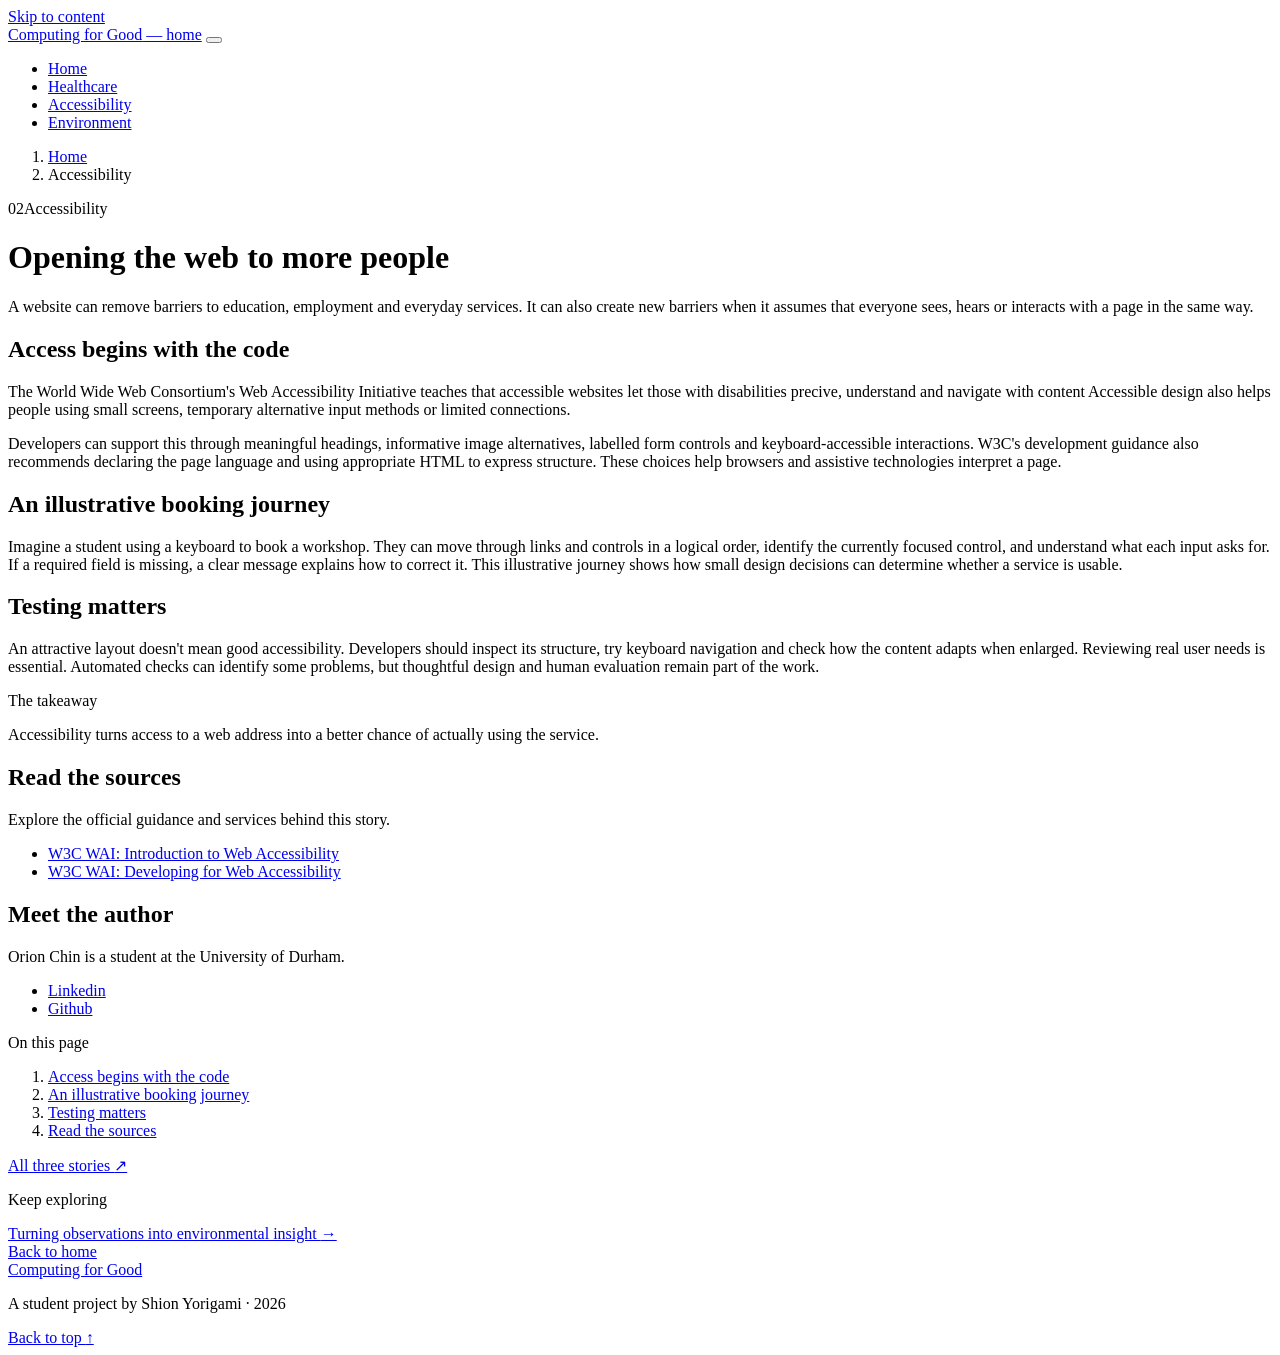
==== accessibility.html @ fc8793a8 "Remove inherited author bylines from topic page headers" ====
<!doctype html>
<html lang="en">

<head>
    <meta charset="utf-8">
    <meta name="viewport" content="width=device-width, initial-scale=1">
    <meta name="description"
        content="A website can remove barriers to education, employment and everyday services. It can also create new barriers when it assumes that everyone sees, hears or interacts with a page in the same way.">
    <meta name="theme-color" content="#155b46">
    <title>Accessibility | Computing for Good</title>
    <link rel="icon" href="assets/favicon.svg" type="image/svg+xml">
    <link rel="stylesheet" href="assets/vendor/bootstrap/bootstrap.min.css"> 
    <link rel="stylesheet" href="assets/site.css">
    <noscript>
        <style>
            .navbar-collapse {
                display: block !important
            }

            .navbar-toggler {
                display: none
            }
        </style>
    </noscript>
</head>

<body id="top"><a class="skip-link" href="#main-content">Skip to content</a>
    <header class="site-header">
        <nav class="navbar navbar-expand-md container" aria-label="Main navigation">
            <a class="navbar-brand" href="index.html"><span class="brand-mark"
                    aria-hidden="true"><i></i><i></i><i></i><i></i></span>Computing for Good<span
                    class="visually-hidden"> — home</span></a>
            <button class="navbar-toggler" type="button" data-bs-toggle="collapse" data-bs-target="#main-navigation"
                aria-controls="main-navigation" aria-expanded="false" aria-label="Toggle navigation"><span
                    class="navbar-toggler-icon"></span></button>
            <div class="collapse navbar-collapse" id="main-navigation">
                <ul class="navbar-nav ms-auto">
                    <li class="nav-item"><a class="nav-link" href="index.html">Home</a></li>
                    <li class="nav-item"><a class="nav-link" href="health.html">Healthcare</a></li>
                    <li class="nav-item"><a class="nav-link active" href="accessibility.html"
                            aria-current="page">Accessibility</a></li>
                    <li class="nav-item"><a class="nav-link" href="environment.html">Environment</a></li>
                </ul>
            </div>
        </nav>
    </header>
    <main id="main-content" tabindex="-1">
        <div class="container article-wrap">
            <nav aria-label="Breadcrumb">
                <ol class="breadcrumb">
                    <li class="breadcrumb-item"><a href="index.html">Home</a></li>
                    <li class="breadcrumb-item active" aria-current="page">Accessibility</li>
                </ol>
            </nav>
            <header class="article-header">
                <p class="eyebrow"><span class="article-number">02</span>Accessibility</p>
                <h1>Opening the web to more people</h1>
                <p class="article-lead">A website can remove barriers to education, employment and everyday services. It
                    can also create new barriers when it assumes that everyone sees, hears or interacts with a page in
                    the same way.</p>
                
            </header>
            <div class="row g-5">
                <div class="col-lg-8 article-body">
                    <section id="section-1" class="article-section">
                        <h2>Access begins with the code</h2>
                        <p>The World Wide Web Consortium&#x27;s Web Accessibility Initiative teaches that accessible
                             websites let those with disabilities precive, understand and navigate with content
                            Accessible design also helps people using small screens, temporary alternative
                            input methods or limited connections.</p>
                        <p>Developers can support this through meaningful headings, informative image alternatives,
                            labelled form controls and keyboard-accessible interactions. W3C&#x27;s development guidance
                            also recommends declaring the page language and using appropriate HTML to express structure.
                            These choices help browsers and assistive technologies interpret a page.</p>
                    </section>
                    <section id="section-2" class="article-section">
                        <h2>An illustrative booking journey</h2>
                        <p>Imagine a student using a keyboard to book a workshop. They can move through links and
                            controls in a logical order, identify the currently focused control, and understand what
                            each input asks for. If a required field is missing, a clear message explains how to correct
                            it. This illustrative journey shows how small design decisions can determine whether a
                            service is usable.</p>
                    </section>
                    <section id="section-3" class="article-section">
                        <h2>Testing matters</h2>
                        <p>An attractive layout doesn't mean good accessibility. Developers should inspect
                            its structure, try keyboard navigation and check how the content adapts when enlarged.
                            Reviewing real user needs is essential. Automated checks can identify some problems, but
                            thoughtful design and human evaluation remain part of the work.</p>
                    </section>
                    <aside class="takeaway">
                        <p class="eyebrow">The takeaway</p>
                        <p>Accessibility turns access to a web address into a better chance of actually using the
                            service.</p>
                    </aside>
                    <section id="sources" class="sources">
                        <h2>Read the sources</h2>
                        <p>Explore the official guidance and services behind this story.</p>
                        <ul>
                            <li><a href="https://www.w3.org/WAI/fundamentals/accessibility-intro/">W3C WAI: Introduction
                                    to Web Accessibility</a></li>
                            <li><a href="https://www.w3.org/WAI/tips/developing/">W3C WAI: Developing for Web
                                    Accessibility</a></li>
                        </ul>
                        <h2>Meet the author</h2>
                        <p>Orion Chin is a student at the University of Durham.</p>
                        <ul>
                            <li><a href="https://www.linkedin.com/in/orion-chin-76b7892b7//"> Linkedin</a></li>
                            <li><a href="https://github.com/orion9popo"> Github</a></li>
                        </ul>
                    </section>
                </div>
                <aside class="col-lg-4">
                    <nav class="article-toc" aria-label="On this page">
                        <p class="eyebrow">On this page</p>
                        <ol>
                            <li><a href="#section-1">Access begins with the code</a></li>
                            <li><a href="#section-2">An illustrative booking journey</a></li>
                            <li><a href="#section-3">Testing matters</a></li>
                            <li><a href="#sources">Read the sources</a></li>
                        </ol><a class="toc-home" href="index.html#stories">All three stories <span
                                aria-hidden="true">↗</span></a>
                    </nav>
                </aside>
            </div>
            <nav class="next-story" aria-label="Next story">
                <div>
                    <p class="eyebrow">Keep exploring</p><a href="environment.html">Turning observations into
                        environmental insight <span aria-hidden="true">→</span></a>
                </div><a class="back-home" href="index.html">Back to home</a>
            </nav>
        </div>
    </main>
    <footer class="site-footer">
        <div class="container footer-inner">
            <div><a class="footer-brand" href="index.html">Computing for Good</a>
                <p>A student project by Shion Yorigami · 2026</p>
            </div><a href="#top">Back to top <span aria-hidden="true">↑</span></a>
        </div>
    </footer>
    <script src="assets/vendor/bootstrap/bootstrap.bundle.min.js"></script>
</body>

</html>
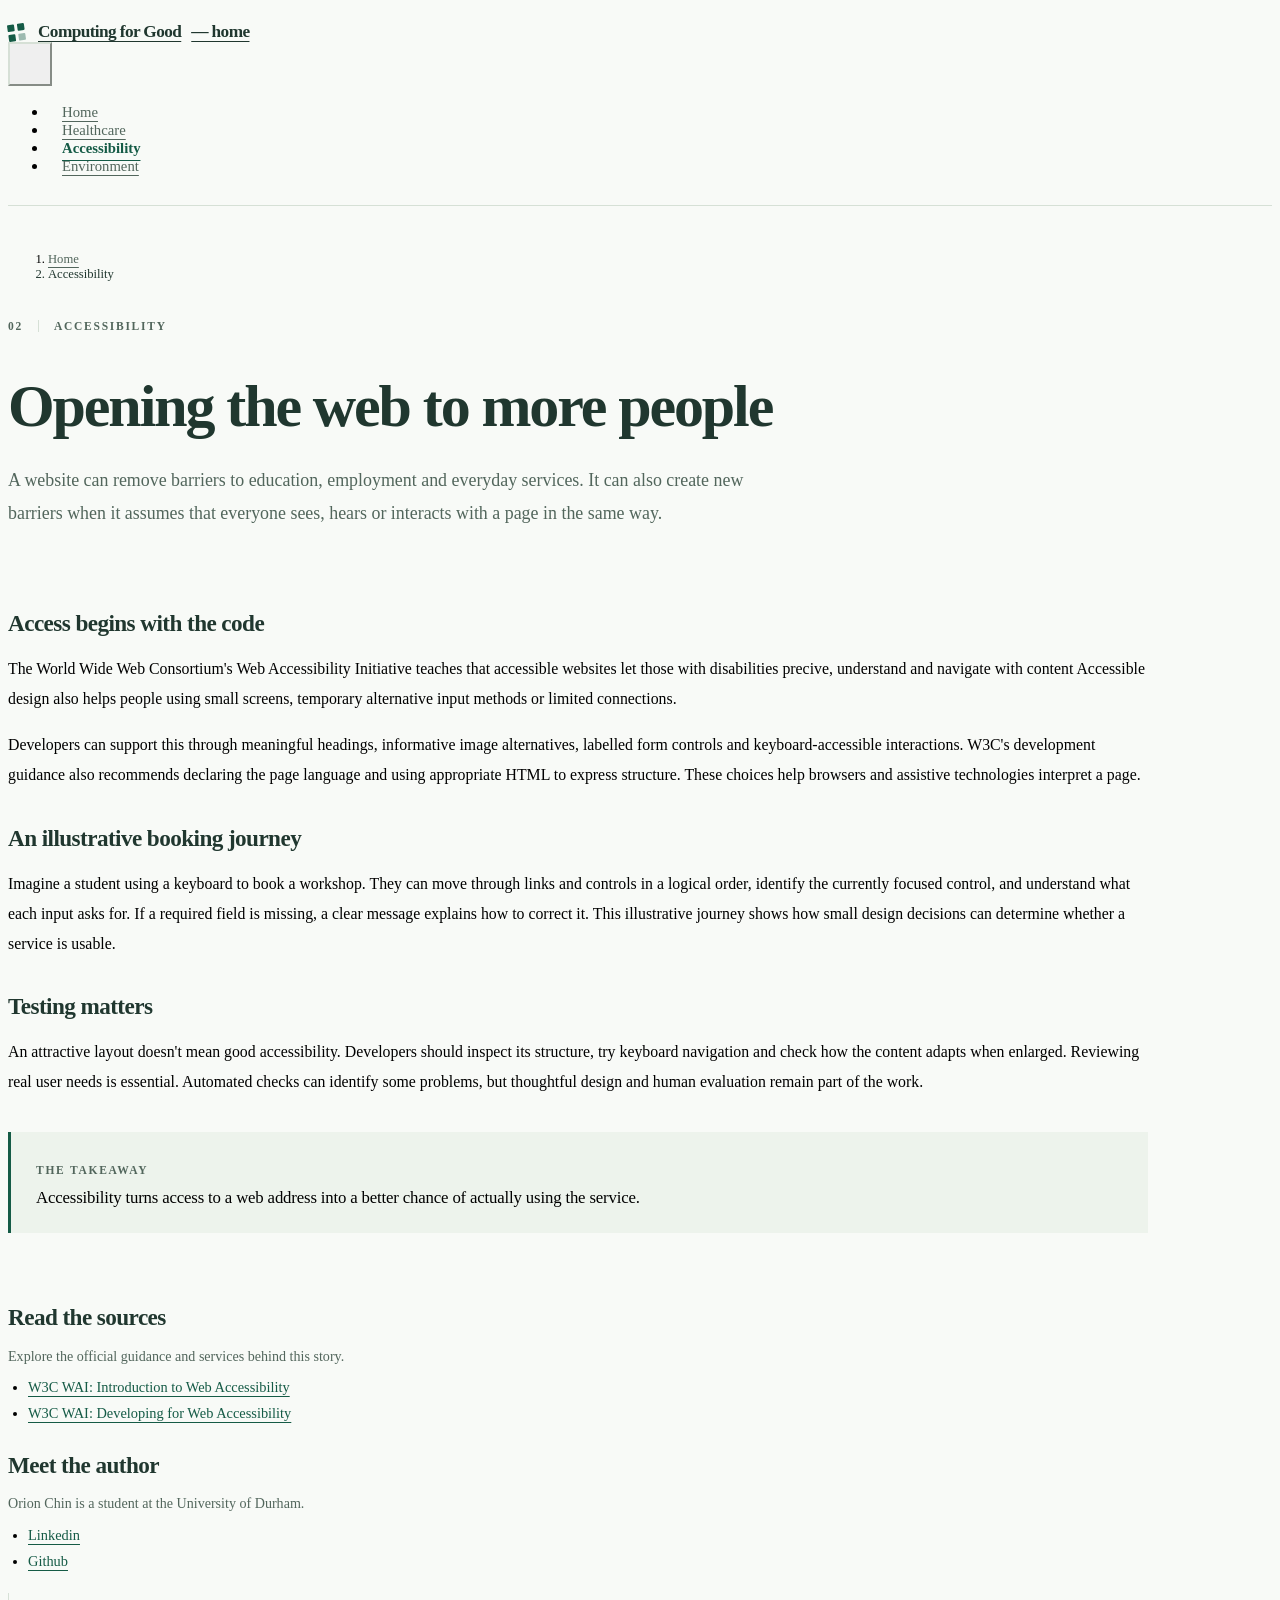
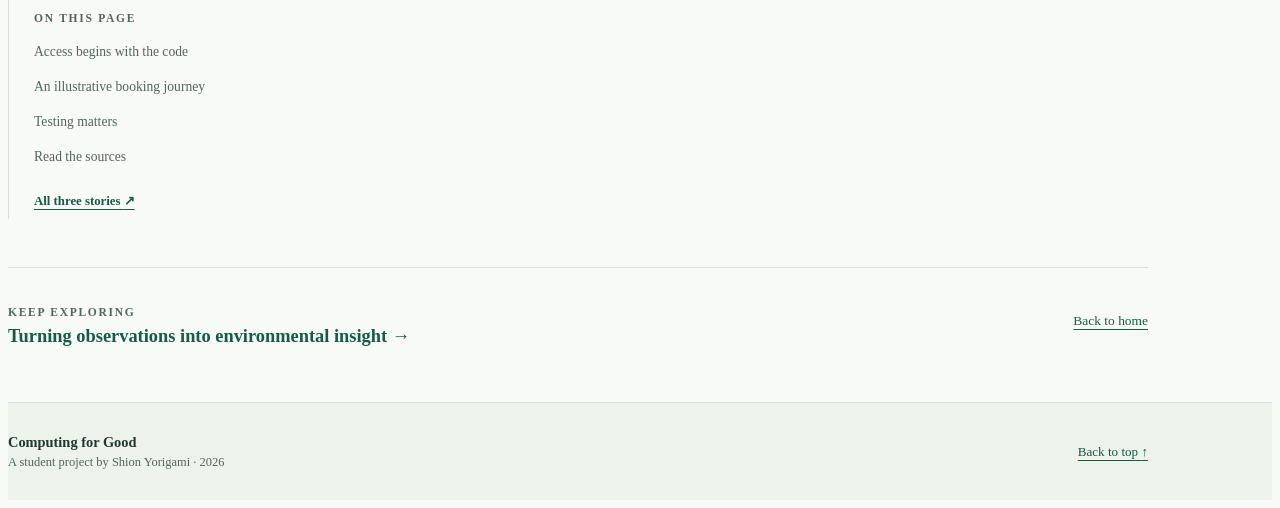
==== commit a2c8760c: "Version stylesheet references so published layout fixes refresh reliably" ====
--- a/accessibility.html
+++ b/accessibility.html
@@ -10,7 +10,7 @@
     <title>Accessibility | Computing for Good</title>
     <link rel="icon" href="assets/favicon.svg" type="image/svg+xml">
     <link rel="stylesheet" href="assets/vendor/bootstrap/bootstrap.min.css"> 
-    <link rel="stylesheet" href="assets/site.css">
+    <link rel="stylesheet" href="assets/site.css?v=8ec1e24b">
     <noscript>
         <style>
             .navbar-collapse {
--- a/assets/site.css
+++ b/assets/site.css
@@ -0,0 +1,6 @@
+:root{--ink:#20372f;--muted:#52665c;--accent:#155b46;--paper:#f8faf7;--line:#d6e0d6;--soft:#edf3ec;--bs-primary:#155b46;--bs-body-color:var(--ink);--bs-body-font-family:Inter,system-ui,-apple-system,"Segoe UI",sans-serif;--bs-body-line-height:1.75}
+html{scroll-behavior:smooth;scroll-padding-top:100px}body{background:var(--paper);font-size:16px}h1,h2,h3{letter-spacing:-.035em;color:var(--ink);font-weight:650;line-height:1.16}a{color:var(--accent);text-underline-offset:4px}a:hover{color:#0b3c2d}a:focus-visible,button:focus-visible{outline:3px solid #a45f14!important;outline-offset:5px;box-shadow:none!important}main:focus{outline:none}.container{max-width:1140px}.skip-link{position:absolute;left:16px;top:-100px;z-index:1100;background:#fff;padding:10px 18px;border:2px solid var(--accent)}.skip-link:focus{top:12px}.site-header{background:rgba(248,250,247,.98);border-bottom:1px solid var(--line)}.navbar{min-height:88px;padding-top:14px;padding-bottom:14px}.navbar-brand{display:flex;align-items:center;gap:10px;font-size:1.08rem;font-weight:700;letter-spacing:-.035em;color:var(--ink)}.brand-mark{display:grid;grid-template-columns:repeat(2,7px);gap:3px;transform:rotate(-8deg);margin-right:3px}.brand-mark i{width:7px;height:7px;background:var(--accent);border-radius:1px}.brand-mark i:last-child{opacity:.4}.nav-link{font-size:.92rem;color:var(--muted);padding:10px 14px!important}.nav-link.active{color:var(--accent)!important;font-weight:650;text-decoration:underline;text-underline-offset:7px}.navbar-toggler{border-color:var(--line);min-width:44px;min-height:44px;font-size:1rem}.eyebrow{font-size:.72rem;letter-spacing:.15em;text-transform:uppercase;font-weight:700;color:var(--muted);margin-bottom:16px}.home-hero{padding-top:84px;padding-bottom:90px}.hero-kicker{display:flex;align-items:center;gap:9px}.status-dot{width:7px;height:7px;background:var(--accent);border-radius:50%;flex-shrink:0}h1{font-size:clamp(2.5rem,5.2vw,4.35rem);margin-bottom:26px}.hero-lead{font-size:1.12rem;line-height:1.8;max-width:650px;color:var(--muted);margin-bottom:30px}.btn-primary{--bs-btn-bg:var(--accent);--bs-btn-border-color:var(--accent);--bs-btn-hover-bg:#0b4332;--bs-btn-hover-border-color:#0b4332;--bs-btn-active-bg:#0b4332;--bs-btn-active-border-color:#0b4332;border-radius:4px;font-size:.94rem;padding:12px 21px;font-weight:600}.btn-primary span{margin-left:20px}.hero-note{border:1px solid var(--line);padding:29px 27px;background:var(--soft);border-radius:5px}.hero-note .eyebrow{margin-bottom:24px}.note-step{font-size:1.1rem;font-weight:600;margin:0 0 10px;letter-spacing:-.02em}.note-rule{border-bottom:1px solid #c4d4c7;margin:23px 0 17px}.note-small{font-size:.85rem;color:var(--muted);margin:0}.stories-section{background:#fff;border-top:1px solid var(--line);border-bottom:1px solid var(--line);padding:58px 0 64px;scroll-margin-top:0}.section-heading{display:flex;justify-content:space-between;align-items:end;gap:28px;margin-bottom:28px}.section-heading .eyebrow{margin-bottom:12px}.section-heading h2{font-size:2rem;margin:0}.section-heading>p{font-size:.86rem;color:var(--muted);margin:0;line-height:1.65}.story-card{height:100%;padding:26px;border:1px solid var(--line);border-radius:4px;position:relative;display:flex;flex-direction:column}.story-number{font-size:.8rem;color:#5b7667;display:block;margin-bottom:28px}.story-card .eyebrow{font-size:.66rem;margin-bottom:10px}.story-card h3{font-size:1.35rem;line-height:1.3;margin-bottom:14px;max-width:240px}.story-card h3 a{color:var(--ink);text-decoration:none}.story-card h3 a:hover{text-decoration:underline}.story-card>p:not(.eyebrow){font-size:.93rem;color:var(--muted);margin-bottom:22px}.story-link{font-weight:650;font-size:.86rem;margin-top:auto;text-decoration:none;display:flex;justify-content:space-between;padding-top:16px;border-top:1px solid var(--line)}.story-link:hover{text-decoration:underline}.about-section{padding-top:70px;padding-bottom:65px}.about-section h2{font-size:2rem;max-width:350px;margin-bottom:20px}.about-section .col-lg-5>p:not(.eyebrow){color:var(--muted);font-size:.96rem}.principles{list-style:none;padding:0;margin:0}.principles li{display:flex;gap:23px;padding-bottom:21px;margin-bottom:22px;border-bottom:1px solid var(--line)}.principles li:last-child{margin-bottom:0}.principle-number{font-size:.77rem;padding-top:4px;color:var(--muted)}.principles h3{font-size:1.03rem;letter-spacing:-.02em;margin:0 0 7px}.principles p{font-size:.9rem;color:var(--muted);margin:0}.site-footer{border-top:1px solid var(--line);background:var(--soft);padding:30px 0}.footer-inner{display:flex;align-items:center;justify-content:space-between;gap:20px}.footer-brand{color:var(--ink);text-decoration:none;font-weight:650;font-size:.9rem}.footer-inner p{font-size:.78rem;color:var(--muted);margin:4px 0 0}.footer-inner>a{font-size:.82rem}.article-wrap{padding-top:33px;padding-bottom:55px}.breadcrumb{font-size:.79rem;margin-bottom:38px}.breadcrumb a{color:var(--muted)}.breadcrumb-item.active{color:var(--ink)}.article-header{max-width:900px;padding-bottom:37px;margin-bottom:5px}.article-header .eyebrow{display:flex;gap:15px;align-items:center}.article-number{border-right:1px solid var(--line);padding-right:15px}.article-header h1{font-size:clamp(2.2rem,4.8vw,3.75rem);max-width:850px;margin-bottom:23px}.article-lead{color:var(--muted);font-size:1.12rem;max-width:780px;line-height:1.8;margin-bottom:23px}.article-byline{font-size:.8rem;color:var(--muted);margin:0}.article-byline span{padding:0 8px}.article-section{margin-bottom:32px;scroll-margin-top:25px}.article-section h2,.sources h2{font-size:1.45rem;line-height:1.3;letter-spacing:-.025em;margin-bottom:15px}.article-section p{font-size:.99rem;line-height:1.9;margin-bottom:16px}.article-toc{position:sticky;top:30px;border-left:1px solid var(--line);padding:7px 0 10px 25px}.article-toc .eyebrow{margin-bottom:15px}.article-toc ol{list-style:none;padding:0;margin:0 0 23px}.article-toc li{margin:0 0 11px;line-height:1.5}.article-toc li a{font-size:.85rem;text-decoration:none;color:var(--muted)}.article-toc li a:hover{text-decoration:underline;color:var(--accent)}.toc-home{font-size:.8rem;font-weight:600}.takeaway{background:var(--soft);border-left:3px solid var(--accent);padding:21px 25px;margin:35px 0}.takeaway .eyebrow{margin-bottom:8px}.takeaway>p:last-child{font-size:1.05rem;margin:0;line-height:1.65;letter-spacing:-.01em}.sources{padding-top:15px;scroll-margin-top:25px}.sources>p{font-size:.88rem;color:var(--muted)}.sources ul{padding-left:20px;font-size:.9rem}.sources li{padding-bottom:9px}.sources a{overflow-wrap:anywhere}.next-story{border-top:1px solid var(--line);margin-top:48px;padding-top:27px;display:flex;justify-content:space-between;align-items:center;gap:25px}.next-story .eyebrow{margin-bottom:8px}.next-story div>a{font-size:1.15rem;font-weight:600;text-decoration:none}.next-story div>a:hover{text-decoration:underline}.next-story .back-home{font-size:.84rem;white-space:nowrap}
+@media(max-width:991.98px){.home-hero{padding-top:52px;padding-bottom:55px}.hero-note{max-width:none}.hero-note .eyebrow{margin-bottom:15px}.note-step{display:inline-block;margin:0 15px 7px 0}.note-rule{margin:12px 0}.article-toc{position:static;padding-top:0}.article-header{padding-bottom:24px}.section-heading>p{max-width:220px}}
+@media(max-width:767.98px){.container{padding-left:22px;padding-right:22px}.row.g-5{--bs-gutter-x:0}.navbar{min-height:76px}.navbar-brand{font-size:.94rem;gap:8px}.navbar-collapse{padding-top:12px}.nav-link{padding-left:0!important;padding-top:11px!important;padding-bottom:11px!important}.home-hero{padding-top:40px;padding-bottom:42px}h1{font-size:2.65rem}.hero-lead{font-size:1rem}.hero-note{padding:22px}.section-heading{display:block;margin-bottom:23px}.section-heading h2{font-size:1.7rem}.section-heading>p{margin-top:15px;max-width:none}.section-heading>p br{display:none}.stories-section{padding:39px 0 43px}.story-number{margin-bottom:18px}.story-card h3{max-width:none;font-size:1.4rem}.story-card{padding:24px}.about-section{padding-top:44px;padding-bottom:42px}.about-section h2{font-size:1.7rem}.footer-inner{align-items:start}.footer-inner p{max-width:220px}.article-wrap{padding-top:23px}.breadcrumb{margin-bottom:28px}.article-header h1{font-size:2.45rem}.article-lead{font-size:1rem}.article-section h2{font-size:1.3rem}.article-section p{font-size:.96rem}.article-toc{padding-left:20px}.next-story{display:block}.next-story .back-home{display:inline-block;margin-top:20px}.next-story div>a{font-size:1rem}}
+@media(prefers-reduced-motion:reduce){html{scroll-behavior:auto}*,*::before,*::after{transition:none!important;animation:none!important}}
+@media print{.site-header,.article-toc,.next-story,.site-footer,.btn,.skip-link{display:none!important}body{background:white;color:#111}.article-wrap,.home-hero,.about-section,.stories-section{padding:15px 0;border:0}.col-lg-8,.col-lg-7,.col-lg-5{width:100%}.article-header{margin-bottom:15px}.article-section,.story-card{break-inside:avoid}.container{max-width:none}.story-card{margin-bottom:12px}a{color:#111}}
